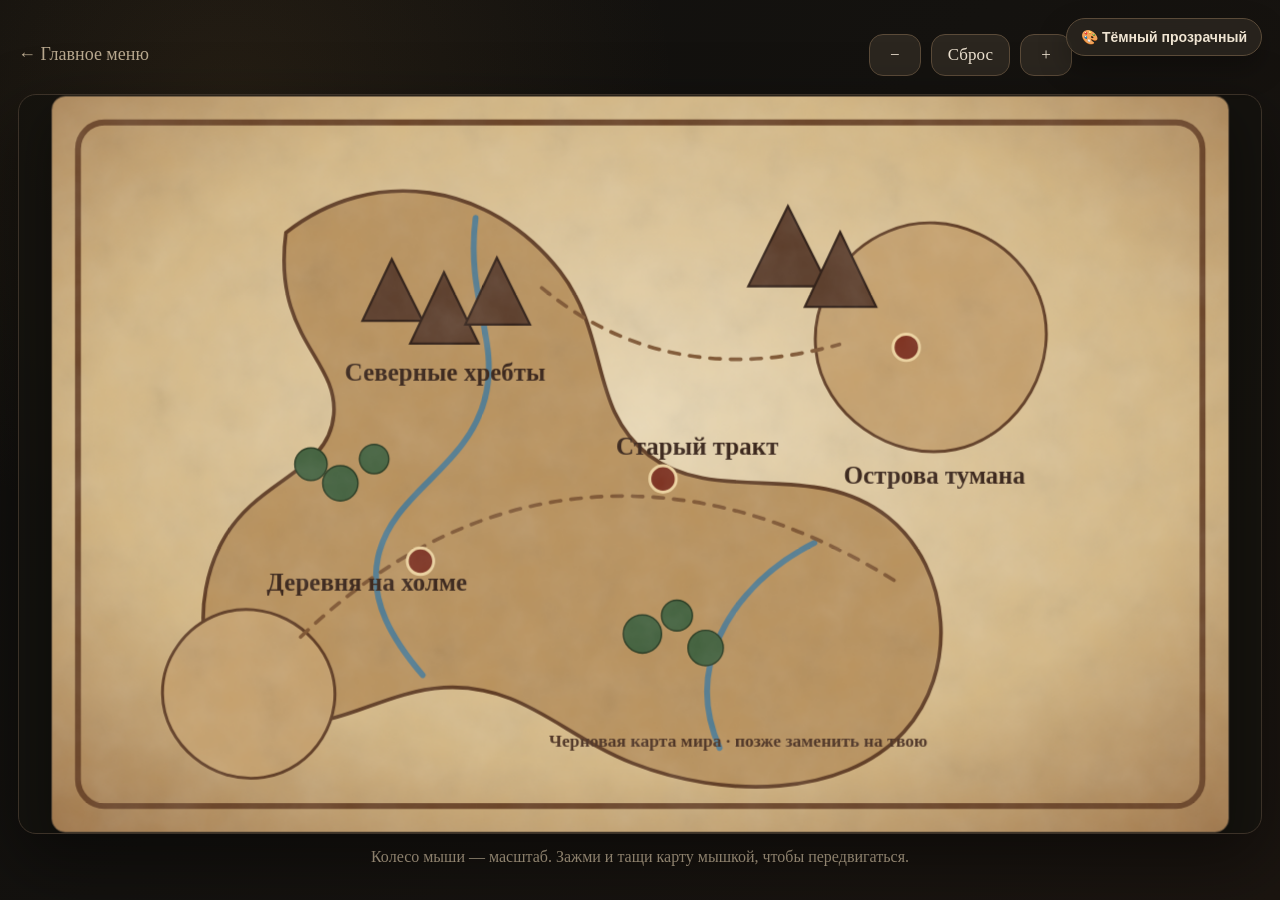
==== map.html @ b3465214 "Add files via upload" ====
<!DOCTYPE html>
<html lang="ru">
<head>
  <meta charset="UTF-8">
  <meta name="viewport" content="width=device-width, initial-scale=1.0">
  <title>Интерактивная карта</title>
  <script src="theme.js"></script>
  <link rel="stylesheet" href="style.css">
</head>
<body class="app-shell">
  <main class="map-page">
    <header class="map-top">
      <a class="top-link" href="index.html">← Главное меню</a>
      <div class="map-controls" aria-label="Управление картой">
        <button type="button" id="zoomOut">−</button>
        <button type="button" id="resetMap">Сброс</button>
        <button type="button" id="zoomIn">+</button>
      </div>
    </header>

    <section class="map-stage" id="mapStage" aria-label="Интерактивная карта мира">
      <img class="world-map" id="worldMap" src="images/world-map.svg" alt="Карта мира ранобэ" draggable="false">
    </section>

    <p class="map-hint">Колесо мыши — масштаб. Зажми и тащи карту мышкой, чтобы передвигаться.</p>
  </main>

  <script>
    const stage = document.getElementById('mapStage');
    const map = document.getElementById('worldMap');
    const zoomIn = document.getElementById('zoomIn');
    const zoomOut = document.getElementById('zoomOut');
    const resetMap = document.getElementById('resetMap');

    let scale = 1;
    let x = 0;
    let y = 0;
    let dragging = false;
    let startX = 0;
    let startY = 0;

    function applyTransform() {
      map.style.transform = `translate(-50%, -50%) translate(${x}px, ${y}px) scale(${scale})`;
    }

    function setScale(nextScale) {
      scale = Math.min(3, Math.max(0.7, nextScale));
      applyTransform();
    }

    function resetView() {
      scale = 1;
      x = 0;
      y = 0;
      applyTransform();
    }

    stage.addEventListener('wheel', (event) => {
      event.preventDefault();
      const direction = event.deltaY > 0 ? -0.12 : 0.12;
      setScale(scale + direction);
    }, { passive: false });

    stage.addEventListener('pointerdown', (event) => {
      dragging = true;
      stage.setPointerCapture(event.pointerId);
      startX = event.clientX - x;
      startY = event.clientY - y;
      stage.classList.add('dragging');
    });

    stage.addEventListener('pointermove', (event) => {
      if (!dragging) return;
      x = event.clientX - startX;
      y = event.clientY - startY;
      applyTransform();
    });

    stage.addEventListener('pointerup', () => {
      dragging = false;
      stage.classList.remove('dragging');
    });

    stage.addEventListener('pointercancel', () => {
      dragging = false;
      stage.classList.remove('dragging');
    });

    zoomIn.addEventListener('click', () => setScale(scale + 0.2));
    zoomOut.addEventListener('click', () => setScale(scale - 0.2));
    resetMap.addEventListener('click', resetView);

    applyTransform();
  </script>
</body>
</html>
---- style.css ----
:root {
  --bg: #14120f;
  --bg-soft: #1b1712;
  --panel: #211d18;
  --panel-light: #2b261f;
  --line: #5b4b39;
  --line-soft: #3c3228;
  --text: #efe4d2;
  --muted: #b9a98f;
  --dim: #9d8768;
  --gold: #d0a45f;
  --shadow: rgba(0, 0, 0, 0.46);
  --ui-font: "Segoe UI", Arial, sans-serif;
}

[data-theme="book"] {
  --bg: #211811;
  --bg-soft: #3a2a1d;
  --panel: #e1c89f;
  --panel-light: #ead7b5;
  --line: #8d6744;
  --line-soft: #b28a5c;
  --text: #2a1b12;
  --muted: #5f4630;
  --dim: #76583b;
  --gold: #8b4f22;
  --shadow: rgba(35, 19, 8, 0.38);
}

[data-theme="scarlet"] {
  --bg: #f6f0ea;
  --bg-soft: #fff8f2;
  --panel: #fff9f3;
  --panel-light: #fff3ea;
  --line: #b43b36;
  --line-soft: #d9a09a;
  --text: #271111;
  --muted: #6f4c49;
  --dim: #8a625f;
  --gold: #b31f2d;
  --shadow: rgba(74, 18, 20, 0.2);
}

* {
  box-sizing: border-box;
}

body {
  margin: 0;
  background:
    radial-gradient(circle at 18% 12%, rgba(155, 112, 55, 0.14), transparent 34%),
    linear-gradient(135deg, #100f0d 0%, var(--bg) 46%, #1b1510 100%);
  color: var(--text);
  font-family: Georgia, "Times New Roman", serif;
}

[data-theme="book"] body {
  background:
    radial-gradient(circle at 18% 12%, rgba(219, 169, 95, 0.28), transparent 34%),
    linear-gradient(135deg, #2a1d14 0%, #4a3320 46%, #1c130d 100%);
}

[data-theme="scarlet"] body {
  background:
    radial-gradient(circle at 18% 12%, rgba(179, 31, 45, 0.16), transparent 34%),
    linear-gradient(135deg, #fffaf5 0%, #f1dfda 48%, #541319 100%);
}

a {
  color: inherit;
}

.app-shell {
  min-height: 100vh;
}

.page,
.page-wide {
  width: min(1120px, calc(100% - 36px));
  margin: 0 auto;
  padding: 48px 0;
}

.page-wide {
  width: min(1450px, calc(100% - 36px));
}

.launcher,
.panel {
  background: linear-gradient(145deg, rgba(35, 30, 24, 0.97), rgba(27, 23, 18, 0.97));
  border: 1px solid var(--line-soft);
  border-radius: 22px;
  box-shadow: 0 26px 70px var(--shadow);
}

[data-theme="book"] .launcher,
[data-theme="book"] .panel {
  background:
    linear-gradient(145deg, rgba(234, 215, 181, 0.96), rgba(213, 184, 136, 0.96)),
    var(--panel);
  border-color: rgba(126, 86, 48, 0.72);
}

[data-theme="scarlet"] .launcher,
[data-theme="scarlet"] .panel {
  background:
    linear-gradient(145deg, rgba(255, 250, 246, 0.97), rgba(246, 225, 219, 0.96)),
    var(--panel);
  border-color: rgba(180, 59, 54, 0.38);
}

.launcher {
  position: relative;
  min-height: calc(100vh - 96px);
  padding: 42px;
  display: grid;
  grid-template-columns: minmax(320px, 560px) minmax(320px, 1fr);
  gap: 48px;
  align-items: center;
  overflow: hidden;
}

.cover-wrap {
  position: relative;
  display: grid;
  gap: 18px;
}

.cover-wrap::after {
  content: "";
  position: absolute;
  inset: 16px -14px -16px 14px;
  border: 1px solid rgba(208, 164, 95, 0.16);
  border-radius: 18px;
  z-index: -1;
}

.cover,
.art-card img,
.image-page img {
  display: block;
  width: 100%;
  border: 1px solid var(--line);
  border-radius: 16px;
  filter: brightness(1.08) contrast(1.05);
  box-shadow: 0 22px 48px rgba(0, 0, 0, 0.38);
}

[data-theme="book"] .cover,
[data-theme="book"] .art-card img,
[data-theme="book"] .image-page img {
  border-color: rgba(112, 73, 38, 0.82);
  box-shadow: 0 22px 48px rgba(48, 27, 12, 0.28);
}

[data-theme="scarlet"] .cover,
[data-theme="scarlet"] .art-card img,
[data-theme="scarlet"] .image-page img {
  border-color: rgba(180, 59, 54, 0.56);
  box-shadow: 0 22px 48px rgba(74, 18, 20, 0.22);
}

.cover {
  max-height: 820px;
  object-fit: cover;
}

[data-lightbox-image] {
  cursor: zoom-in;
}

[data-lightbox-image]:focus-visible {
  outline: 3px solid var(--gold);
  outline-offset: 5px;
}

.launcher-content {
  max-width: 680px;
}

.brand-lockup {
  display: flex;
  align-items: center;
  gap: 18px;
}

.brand-logo {
  width: 86px;
  height: 86px;
  flex: 0 0 auto;
  object-fit: cover;
  border: 1px solid rgba(208, 164, 95, 0.62);
  border-radius: 50%;
  background: #0b0a16;
  box-shadow: 0 12px 30px rgba(0, 0, 0, 0.32);
}

[data-theme="book"] .brand-logo {
  border-color: rgba(139, 79, 34, 0.68);
  box-shadow: 0 12px 30px rgba(35, 19, 8, 0.24);
}

[data-theme="scarlet"] .brand-logo {
  border-color: rgba(179, 31, 45, 0.58);
  box-shadow: 0 12px 30px rgba(74, 18, 20, 0.22);
}

.eyebrow {
  margin: 0 0 14px;
  color: var(--gold);
  font-family: var(--ui-font);
  font-size: 15px;
  font-weight: 700;
  line-height: 1.2;
  letter-spacing: 0;
  text-transform: uppercase;
  font-variant-numeric: lining-nums;
  font-feature-settings: "lnum" 1;
}

h1,
.page-title {
  margin: 0;
  font-size: 64px;
  line-height: 1.04;
  font-weight: 700;
}

.page-title {
  text-align: center;
}

.subtitle {
  max-width: 660px;
  margin: 18px 0 34px;
  color: var(--muted);
  font-size: 20px;
  line-height: 1.6;
  font-style: italic;
}

.centered {
  text-align: center;
  margin-left: auto;
  margin-right: auto;
}

.menu-actions,
.arc-list,
.chapter-buttons,
.codex-grid,
.gallery-grid {
  display: grid;
  gap: 16px;
}

.map-page {
  width: min(1500px, calc(100% - 36px));
  min-height: 100vh;
  margin: 0 auto;
  padding: 34px 0;
  display: flex;
  flex-direction: column;
}

.map-top {
  display: flex;
  justify-content: space-between;
  align-items: center;
  gap: 18px;
  margin-bottom: 18px;
  padding-right: 190px;
}

.map-top .top-link {
  margin-bottom: 0;
}

.map-controls {
  display: flex;
  align-items: center;
  gap: 10px;
}

.map-controls button {
  min-width: 52px;
  min-height: 42px;
  padding: 0 16px;
  font-size: 17px;
}

.map-stage {
  position: relative;
  flex: 1;
  min-height: 680px;
  overflow: hidden;
  cursor: grab;
  background:
    radial-gradient(circle at 50% 45%, rgba(208, 164, 95, 0.12), transparent 42%),
    rgba(20, 18, 15, 0.72);
  border: 1px solid var(--line-soft);
  border-radius: 18px;
  box-shadow: 0 26px 70px var(--shadow);
  touch-action: none;
}

.map-stage.dragging {
  cursor: grabbing;
}

.world-map {
  position: absolute;
  left: 50%;
  top: 50%;
  width: min(1200px, 92vw);
  max-width: none;
  border: 1px solid var(--line);
  border-radius: 14px;
  box-shadow: 0 22px 52px rgba(0, 0, 0, 0.38);
  transform-origin: center;
  user-select: none;
  will-change: transform;
}

.map-hint {
  margin: 14px 0 0;
  color: var(--muted);
  font-size: 16px;
  text-align: center;
}

[data-theme="book"] .map-stage {
  background:
    radial-gradient(circle at 50% 45%, rgba(255, 245, 219, 0.28), transparent 42%),
    rgba(213, 184, 136, 0.84);
  border-color: rgba(126, 86, 48, 0.72);
}

[data-theme="scarlet"] .map-stage {
  background:
    radial-gradient(circle at 50% 45%, rgba(255, 250, 246, 0.45), transparent 42%),
    rgba(246, 225, 219, 0.9);
  border-color: rgba(180, 59, 54, 0.38);
}

.action,
.arc-card,
.chapter-button,
.lore-card,
.art-card {
  background: rgba(43, 38, 31, 0.92);
  border: 1px solid var(--line);
  border-radius: 16px;
  text-decoration: none;
  transition: transform 0.2s ease, background 0.2s ease, border-color 0.2s ease;
}

[data-theme="book"] .action,
[data-theme="book"] .arc-card,
[data-theme="book"] .chapter-button,
[data-theme="book"] .lore-card,
[data-theme="book"] .art-card {
  background:
    linear-gradient(135deg, rgba(255, 245, 219, 0.56), rgba(224, 194, 145, 0.48)),
    rgba(234, 215, 181, 0.84);
  border-color: rgba(129, 89, 50, 0.72);
}

[data-theme="scarlet"] .action,
[data-theme="scarlet"] .arc-card,
[data-theme="scarlet"] .chapter-button,
[data-theme="scarlet"] .lore-card,
[data-theme="scarlet"] .art-card {
  background:
    linear-gradient(135deg, rgba(255, 255, 255, 0.78), rgba(252, 231, 226, 0.58)),
    rgba(255, 249, 243, 0.9);
  border-color: rgba(180, 59, 54, 0.34);
}

.action {
  min-height: 92px;
  padding: 22px 26px;
  display: flex;
  justify-content: space-between;
  gap: 16px;
  align-items: center;
}

.action span {
  font-size: 27px;
  line-height: 1.18;
}

.action small,
.quiet-note {
  color: var(--muted);
  line-height: 1.55;
}

.action small {
  min-width: 170px;
  font-family: var(--ui-font);
  font-size: 15px;
  text-align: right;
  font-variant-numeric: lining-nums;
  font-feature-settings: "lnum" 1;
}

.action.primary {
  border-color: rgba(208, 164, 95, 0.72);
  background: linear-gradient(145deg, rgba(73, 56, 34, 0.9), rgba(43, 38, 31, 0.95));
}

.action:hover {
  background: #3a3127;
  border-color: rgba(208, 164, 95, 0.6);
  transform: translateY(-2px);
}

[data-theme="book"] .action.primary {
  border-color: rgba(139, 79, 34, 0.78);
  background: linear-gradient(145deg, rgba(244, 224, 184, 0.94), rgba(211, 176, 118, 0.86));
}

[data-theme="scarlet"] .action.primary {
  border-color: rgba(179, 31, 45, 0.72);
  background: linear-gradient(145deg, rgba(255, 249, 243, 0.95), rgba(249, 218, 211, 0.9));
}

[data-theme="book"] .action:hover,
[data-theme="book"] .chapter-button:hover {
  background: rgba(246, 226, 189, 0.94);
  border-color: rgba(139, 79, 34, 0.72);
}

[data-theme="scarlet"] .action:hover,
[data-theme="scarlet"] .chapter-button:hover {
  background: rgba(255, 239, 235, 0.98);
  border-color: rgba(179, 31, 45, 0.62);
}

.theme-switcher {
  position: fixed;
  top: 18px;
  right: 18px;
  z-index: 20;
}

.theme-trigger {
  width: auto;
  min-width: 0;
  min-height: 0;
  padding: 11px 14px;
  background: rgba(43, 38, 31, 0.86);
  color: var(--text);
  border: 1px solid var(--line);
  border-radius: 999px;
  box-shadow: 0 12px 30px rgba(0, 0, 0, 0.28);
  font: 700 14px var(--ui-font);
  line-height: 1;
  cursor: pointer;
  backdrop-filter: blur(10px);
}

.theme-trigger:hover {
  background: #3a3127;
  border-color: rgba(208, 164, 95, 0.68);
}

.theme-menu {
  position: absolute;
  top: calc(100% + 8px);
  right: 0;
  min-width: 210px;
  padding: 8px;
  display: none;
  background: rgba(27, 23, 18, 0.96);
  border: 1px solid var(--line);
  border-radius: 14px;
  box-shadow: 0 18px 42px rgba(0, 0, 0, 0.34);
  backdrop-filter: blur(12px);
}

.theme-switcher.open .theme-menu {
  display: grid;
  gap: 6px;
}

.theme-option {
  width: 100%;
  min-width: 0;
  min-height: 0;
  padding: 11px 12px;
  background: transparent;
  color: var(--text);
  border: 1px solid transparent;
  border-radius: 10px;
  font: 700 14px var(--ui-font);
  line-height: 1.2;
  text-align: left;
  cursor: pointer;
}

.theme-option:hover,
.theme-option.active {
  background: rgba(208, 164, 95, 0.16);
  border-color: rgba(208, 164, 95, 0.42);
}

.launcher .theme-switcher {
  position: absolute;
  top: 18px;
  right: 18px;
}

[data-theme="book"] .theme-trigger {
  background: rgba(234, 215, 181, 0.9);
  color: #2a1b12;
  border-color: rgba(129, 89, 50, 0.74);
  box-shadow: 0 12px 30px rgba(35, 19, 8, 0.22);
}

[data-theme="scarlet"] .theme-trigger {
  background: rgba(255, 249, 243, 0.92);
  color: #271111;
  border-color: rgba(180, 59, 54, 0.46);
  box-shadow: 0 12px 30px rgba(74, 18, 20, 0.18);
}

[data-theme="book"] .theme-trigger:hover {
  background: rgba(246, 226, 189, 0.96);
  border-color: rgba(139, 79, 34, 0.78);
}

[data-theme="scarlet"] .theme-trigger:hover {
  background: rgba(255, 239, 235, 0.98);
  border-color: rgba(179, 31, 45, 0.62);
}

[data-theme="book"] .theme-menu {
  background: rgba(234, 215, 181, 0.96);
  border-color: rgba(129, 89, 50, 0.74);
  box-shadow: 0 18px 42px rgba(35, 19, 8, 0.22);
}

[data-theme="scarlet"] .theme-menu {
  background: rgba(255, 249, 243, 0.97);
  border-color: rgba(180, 59, 54, 0.46);
  box-shadow: 0 18px 42px rgba(74, 18, 20, 0.2);
}

[data-theme="book"] .theme-option {
  color: #2a1b12;
}

[data-theme="scarlet"] .theme-option {
  color: #271111;
}

[data-theme="book"] .theme-option:hover,
[data-theme="book"] .theme-option.active {
  background: rgba(139, 79, 34, 0.14);
  border-color: rgba(139, 79, 34, 0.36);
}

[data-theme="scarlet"] .theme-option:hover,
[data-theme="scarlet"] .theme-option.active {
  background: rgba(179, 31, 45, 0.1);
  border-color: rgba(179, 31, 45, 0.36);
}

.quiet-note {
  margin: 28px 0 0;
  color: var(--muted);
  font-size: 17px;
}

.top-link {
  display: inline-block;
  margin-bottom: 28px;
  color: var(--muted);
  text-decoration: none;
  font-size: 18px;
  line-height: 1.2;
}

.top-link:hover {
  color: var(--text);
}

[data-theme="book"] .top-link {
  color: #ead7b5;
}

[data-theme="scarlet"] .top-link {
  color: #5a2424;
  text-shadow: 0 1px 0 rgba(255, 255, 255, 0.45);
}

[data-theme="book"] .top-link:hover {
  color: #fff4d8;
}

[data-theme="scarlet"] .top-link:hover {
  color: #bd1f2d;
}

.panel {
  padding: 52px;
}

.arc-list {
  max-width: 860px;
  margin: 0 auto;
  gap: 22px;
}

.arc-card {
  padding: 30px;
}

.arc-header {
  display: grid;
  grid-template-columns: minmax(220px, 0.9fr) 1fr;
  gap: 22px;
  align-items: center;
  margin-bottom: 22px;
}

.arc-header h2 {
  margin: 8px 0 0;
  color: var(--text);
  font-size: 42px;
  line-height: 1.08;
}

.arc-header p {
  margin: 0;
  color: var(--muted);
  font-size: 19px;
  line-height: 1.55;
  font-style: italic;
}

.arc-number {
  display: block;
  color: var(--gold);
  font-family: var(--ui-font);
  font-size: 18px;
  font-weight: 700;
  line-height: 1.15;
  text-transform: uppercase;
  font-variant-numeric: lining-nums;
  font-feature-settings: "lnum" 1;
}

.chapter-buttons {
  gap: 12px;
}

.chapter-button {
  min-height: 76px;
  padding: 18px 22px;
  display: grid;
  grid-template-columns: 132px 1fr;
  gap: 18px;
  align-items: center;
  color: var(--text);
  text-decoration: none;
}

.chapter-button:hover {
  background: #3a3127;
  border-color: rgba(208, 164, 95, 0.6);
  transform: translateY(-2px);
}

.chapter-button span {
  color: var(--gold);
  font-family: var(--ui-font);
  font-size: 18px;
  font-weight: 700;
  line-height: 1.15;
  text-transform: uppercase;
  font-variant-numeric: lining-nums;
  font-feature-settings: "lnum" 1;
}

.chapter-button strong {
  font-size: 25px;
  line-height: 1.18;
}

.lore-card span {
  color: var(--gold);
  font-size: 18px;
  line-height: 1.15;
  text-transform: uppercase;
}

.locked {
  opacity: 0.68;
}

.locked strong,
.locked h2 {
  color: rgba(239, 228, 210, 0.76);
}

.locked span,
.locked .arc-number {
  color: rgba(208, 164, 95, 0.78);
}

.codex-grid,
.gallery-grid {
  grid-template-columns: repeat(2, minmax(0, 1fr));
}

.lore-card {
  padding: 26px;
}

.lore-card h2 {
  margin: 10px 0;
  font-size: 29px;
  line-height: 1.2;
}

.lore-card p {
  margin: 0;
  color: var(--muted);
  font-size: 18px;
  line-height: 1.7;
}

.art-card {
  margin: 0;
  padding: 16px;
}

.art-card img {
  aspect-ratio: 4 / 3;
  object-fit: cover;
}

.art-card.featured img {
  aspect-ratio: 3 / 4;
}

.art-card figcaption {
  padding: 14px 4px 2px;
  color: var(--muted);
  font-size: 20px;
  line-height: 1.3;
  text-align: center;
}

.viewer-open {
  overflow: hidden;
}

.image-viewer {
  position: fixed;
  inset: 0;
  z-index: 1000;
  display: grid;
  place-items: center;
  padding: 42px;
  background: rgba(5, 4, 3, 0.86);
  opacity: 0;
  backdrop-filter: blur(14px);
  transition: opacity 180ms ease;
}

.image-viewer.open {
  opacity: 1;
}

.image-viewer-img {
  display: block;
  max-width: min(96vw, 1200px);
  max-height: 92vh;
  width: auto;
  height: auto;
  object-fit: contain;
  border: 1px solid rgba(208, 164, 95, 0.55);
  border-radius: 18px;
  box-shadow: 0 30px 90px rgba(0, 0, 0, 0.72);
  cursor: default;
}

.image-viewer-close {
  position: fixed;
  top: 22px;
  right: 26px;
  z-index: 1;
  width: 56px;
  min-width: 56px;
  height: 56px;
  padding: 0;
  display: grid;
  place-items: center;
  border-radius: 50%;
  border: 1px solid rgba(208, 164, 95, 0.52);
  background: rgba(35, 30, 24, 0.86);
  color: var(--text);
  font-family: var(--ui-font);
  cursor: pointer;
  box-shadow: 0 16px 34px rgba(0, 0, 0, 0.36);
}

.image-viewer-close::before,
.image-viewer-close::after {
  content: "";
  position: absolute;
  width: 30px;
  height: 4px;
  border-radius: 999px;
  background: currentColor;
}

.image-viewer-close::before {
  transform: rotate(45deg);
}

.image-viewer-close::after {
  transform: rotate(-45deg);
}

.image-viewer-close:hover {
  transform: translateY(-1px);
}

[data-theme="book"] .image-viewer {
  background: rgba(35, 19, 8, 0.78);
}

[data-theme="book"] .image-viewer-img,
[data-theme="book"] .image-viewer-close {
  border-color: rgba(139, 79, 34, 0.68);
}

[data-theme="book"] .image-viewer-close {
  background: rgba(234, 215, 181, 0.92);
  color: #2a1b12;
}

[data-theme="scarlet"] .image-viewer {
  background: rgba(74, 18, 20, 0.72);
}

[data-theme="scarlet"] .image-viewer-img,
[data-theme="scarlet"] .image-viewer-close {
  border-color: rgba(179, 31, 45, 0.58);
}

[data-theme="scarlet"] .image-viewer-close {
  background: rgba(255, 249, 243, 0.94);
  color: #3b1818;
}

.reader-body {
  height: 100vh;
  overflow: hidden;
}

.reader {
  width: min(1600px, calc(100% - 40px));
  height: 100vh;
  margin: 0 auto;
  padding: 28px 0 24px;
  display: flex;
  flex-direction: column;
}

.reader-top {
  display: flex;
  justify-content: space-between;
  align-items: center;
  gap: 16px;
  padding-right: 190px;
}

.reader-top .top-link {
  margin-bottom: 0;
}

.hint {
  color: var(--muted);
  font-size: 16px;
  line-height: 1.3;
}

.reader-title {
  text-align: center;
  margin: 14px 0 20px;
}

.reader-title h1 {
  font-size: 42px;
}

.book-area {
  position: relative;
  flex: 1;
  min-height: 0;
  perspective: 1200px;
}

.book-area::before {
  content: "";
  position: absolute;
  inset: 18px 50% 18px auto;
  width: 1px;
  background: linear-gradient(transparent, rgba(208, 164, 95, 0.4), transparent);
  z-index: 2;
}

.spread {
  position: absolute;
  inset: 0;
  display: grid;
  grid-template-columns: 1fr 1fr;
  gap: 34px;
  opacity: 0;
  transform: translateX(38px);
  pointer-events: none;
  transition: opacity 0.35s ease, transform 0.35s ease;
}

.spread.active {
  opacity: 1;
  transform: translateX(0);
  pointer-events: auto;
}

.spread.leaving-left {
  opacity: 0;
  transform: translateX(-38px);
}

.spread.leaving-right {
  opacity: 0;
  transform: translateX(38px);
}

.sheet {
  min-height: 0;
  background:
    linear-gradient(90deg, rgba(255, 255, 255, 0.025), transparent 18%),
    var(--panel);
  border: 1px solid var(--line-soft);
  border-radius: 18px;
  box-shadow: 0 22px 52px rgba(0, 0, 0, 0.4);
}

[data-theme="book"] .sheet {
  background:
    radial-gradient(circle at 18% 8%, rgba(255, 249, 225, 0.65), transparent 34%),
    linear-gradient(90deg, rgba(122, 75, 34, 0.1), transparent 12%, transparent 88%, rgba(122, 75, 34, 0.08)),
    #ead7b5;
  border-color: rgba(126, 86, 48, 0.62);
  box-shadow: 0 22px 52px rgba(48, 27, 12, 0.3);
}

[data-theme="scarlet"] .sheet {
  background:
    radial-gradient(circle at 18% 8%, rgba(255, 255, 255, 0.74), transparent 34%),
    linear-gradient(90deg, rgba(179, 31, 45, 0.06), transparent 12%, transparent 88%, rgba(179, 31, 45, 0.05)),
    #fff8f2;
  border-color: rgba(180, 59, 54, 0.34);
  box-shadow: 0 22px 52px rgba(74, 18, 20, 0.18);
}

.text-page {
  padding: clamp(28px, 4vw, 54px);
  overflow-y: auto;
  scrollbar-width: thin;
  scrollbar-color: rgba(208, 164, 95, 0.5) rgba(20, 18, 15, 0.45);
}

[data-theme="book"] .text-page {
  scrollbar-color: rgba(139, 79, 34, 0.62) rgba(126, 86, 48, 0.18);
}

[data-theme="scarlet"] .text-page {
  scrollbar-color: rgba(179, 31, 45, 0.62) rgba(180, 59, 54, 0.12);
}

[data-theme="book"] .text-page::-webkit-scrollbar-track {
  background: rgba(126, 86, 48, 0.18);
}

[data-theme="scarlet"] .text-page::-webkit-scrollbar-track {
  background: rgba(180, 59, 54, 0.12);
}

[data-theme="book"] .text-page::-webkit-scrollbar-thumb {
  background: rgba(139, 79, 34, 0.62);
  border-color: rgba(234, 215, 181, 0.88);
}

[data-theme="scarlet"] .text-page::-webkit-scrollbar-thumb {
  background: rgba(179, 31, 45, 0.62);
  border-color: rgba(255, 249, 243, 0.88);
}

.text-page::-webkit-scrollbar {
  width: 10px;
}

.text-page::-webkit-scrollbar-track {
  background: rgba(20, 18, 15, 0.45);
  border-radius: 999px;
}

.text-page::-webkit-scrollbar-thumb {
  background: rgba(208, 164, 95, 0.5);
  border-radius: 999px;
  border: 2px solid rgba(20, 18, 15, 0.75);
}

.text-page p {
  margin: 0 0 24px;
  font-size: 22px;
  line-height: 1.9;
}

.divider {
  margin: 36px 0;
  color: var(--gold);
  text-align: center;
  letter-spacing: 0;
}

.note {
  color: var(--muted);
  font-style: italic;
}

.image-page {
  padding: 28px;
  display: flex;
  align-items: center;
  justify-content: center;
  overflow: hidden;
}

.image-page img {
  width: auto;
  max-width: 100%;
  max-height: 100%;
  object-fit: contain;
}

.reader-controls {
  margin-top: 18px;
  display: flex;
  justify-content: center;
  align-items: center;
  gap: 18px;
}

button {
  min-width: 128px;
  min-height: 48px;
  background: var(--panel-light);
  color: var(--text);
  border: 1px solid var(--line);
  border-radius: 14px;
  font: 18px Georgia, "Times New Roman", serif;
  cursor: pointer;
}

[data-theme="book"] button {
  background: rgba(234, 215, 181, 0.88);
  border-color: rgba(129, 89, 50, 0.72);
}

[data-theme="scarlet"] button {
  background: rgba(255, 249, 243, 0.92);
  border-color: rgba(180, 59, 54, 0.42);
}

button:hover {
  background: #3a3127;
}

[data-theme="book"] button:hover {
  background: rgba(246, 226, 189, 0.94);
}

[data-theme="scarlet"] button:hover {
  background: rgba(255, 239, 235, 0.98);
}

[data-theme="book"] .locked {
  opacity: 0.82;
}

[data-theme="scarlet"] .locked {
  opacity: 0.78;
}

[data-theme="book"] .locked strong,
[data-theme="book"] .locked h2 {
  color: rgba(42, 27, 18, 0.62);
}

[data-theme="scarlet"] .locked strong,
[data-theme="scarlet"] .locked h2 {
  color: rgba(39, 17, 17, 0.62);
}

[data-theme="book"] .locked span,
[data-theme="book"] .locked .arc-number {
  color: rgba(139, 79, 34, 0.62);
}

[data-theme="scarlet"] .locked span,
[data-theme="scarlet"] .locked .arc-number {
  color: rgba(179, 31, 45, 0.62);
}

.counter {
  min-width: 86px;
  color: var(--muted);
  font-family: var(--ui-font);
  font-size: 17px;
  font-weight: 600;
  line-height: 1;
  text-align: center;
  font-variant-numeric: lining-nums;
  font-feature-settings: "lnum" 1;
}

[data-theme="book"] .reader-top .top-link,
[data-theme="book"] .hint,
[data-theme="book"] .reader-title h1,
[data-theme="book"] .counter {
  color: #ead7b5;
}

[data-theme="scarlet"] .reader-top .top-link,
[data-theme="scarlet"] .hint,
[data-theme="scarlet"] .reader-title h1,
[data-theme="scarlet"] .counter {
  color: #3b1818;
  text-shadow: 0 1px 0 rgba(255, 255, 255, 0.45);
}

[data-theme="book"] .reader-title .eyebrow {
  color: #d7a15f;
}

[data-theme="scarlet"] .reader-title .eyebrow {
  color: #bd1f2d;
}

@media (max-width: 900px) {
  .launcher {
    min-height: 0;
    grid-template-columns: 1fr;
    padding: 24px;
  }

  .cover {
    max-height: 62vh;
  }

  h1,
  .page-title {
    font-size: 40px;
    text-align: center;
  }

  .subtitle {
    text-align: center;
    font-size: 18px;
  }

  .brand-lockup {
    justify-content: center;
    text-align: left;
  }

  .brand-logo {
    width: 70px;
    height: 70px;
  }

  .action {
    display: block;
  }

  .action span {
    display: block;
    margin-bottom: 6px;
    font-size: 23px;
  }

  .action small {
    display: block;
    min-width: 0;
    text-align: left;
    font-size: 15px;
  }

  .panel {
    padding: 30px 20px;
  }

  .codex-grid,
  .gallery-grid {
    grid-template-columns: 1fr;
  }

  .arc-header,
  .chapter-button {
    grid-template-columns: 1fr;
    gap: 10px;
  }

  .arc-card {
    padding: 22px;
  }

  .arc-header h2 {
    font-size: 34px;
  }

  .arc-header p {
    font-size: 17px;
  }

  .chapter-button {
    min-height: 0;
    padding: 16px 18px;
  }

  .chapter-button strong {
    font-size: 22px;
  }

  .chapter-button span,
  .arc-number {
    font-size: 16px;
  }

  .reader-body {
    height: auto;
    overflow: auto;
  }

  .reader {
    width: min(100% - 28px, 760px);
    height: auto;
    padding: 26px 0;
  }

  .map-page {
    width: min(100% - 28px, 760px);
    padding: 26px 0;
  }

  .map-top {
    display: grid;
    padding-right: 0;
  }

  .map-stage {
    min-height: 540px;
  }

  .world-map {
    width: 960px;
  }

  .reader-top {
    padding-right: 0;
  }

  .hint {
    display: none;
  }

  .reader-title h1 {
    font-size: 32px;
  }

  .book-area {
    position: static;
  }

  .book-area::before {
    display: none;
  }

  .spread {
    position: static;
    grid-template-columns: 1fr;
    gap: 28px;
    opacity: 1;
    transform: none;
    pointer-events: auto;
    margin-bottom: 24px;
  }

  .spread:not(.active) {
    display: none;
  }

  .sheet {
    min-height: auto;
  }

  .text-page {
    background: transparent;
    border: none;
    border-radius: 0;
    box-shadow: none;
    padding: 0 10px;
    overflow: visible;
  }

  .text-page p {
    font-size: 18px;
    line-height: 1.85;
  }

  .image-page {
    padding: 0;
    background: transparent;
    border: none;
    box-shadow: none;
  }

  .reader-controls {
    position: static;
    padding: 10px;
    border: 1px solid rgba(91, 75, 57, 0.6);
    border-radius: 16px;
    background: rgba(20, 18, 15, 0.9);
  }

  button {
    min-width: 104px;
    font-size: 16px;
  }

  .theme-switcher {
    top: 12px;
    right: 12px;
  }

  .theme-trigger {
    padding: 10px 12px;
    font-size: 13px;
  }

  .theme-menu {
    min-width: 190px;
  }
}

@media (max-width: 520px) {
  .page,
  .page-wide {
    width: min(100% - 24px, 460px);
    padding: 22px 0;
  }

  .launcher {
    border-radius: 18px;
  }

  .cover-wrap::after {
    display: none;
  }

  h1,
  .page-title {
    font-size: 34px;
  }

  .brand-lockup {
    display: block;
    text-align: center;
  }

  .brand-logo {
    margin: 0 auto 14px;
  }

  .lore-card h2 {
    font-size: 25px;
  }

  .lore-card span {
    font-size: 16px;
  }

  .reader-controls {
    gap: 10px;
  }

  button {
    min-width: 88px;
    padding: 0 12px;
  }
}
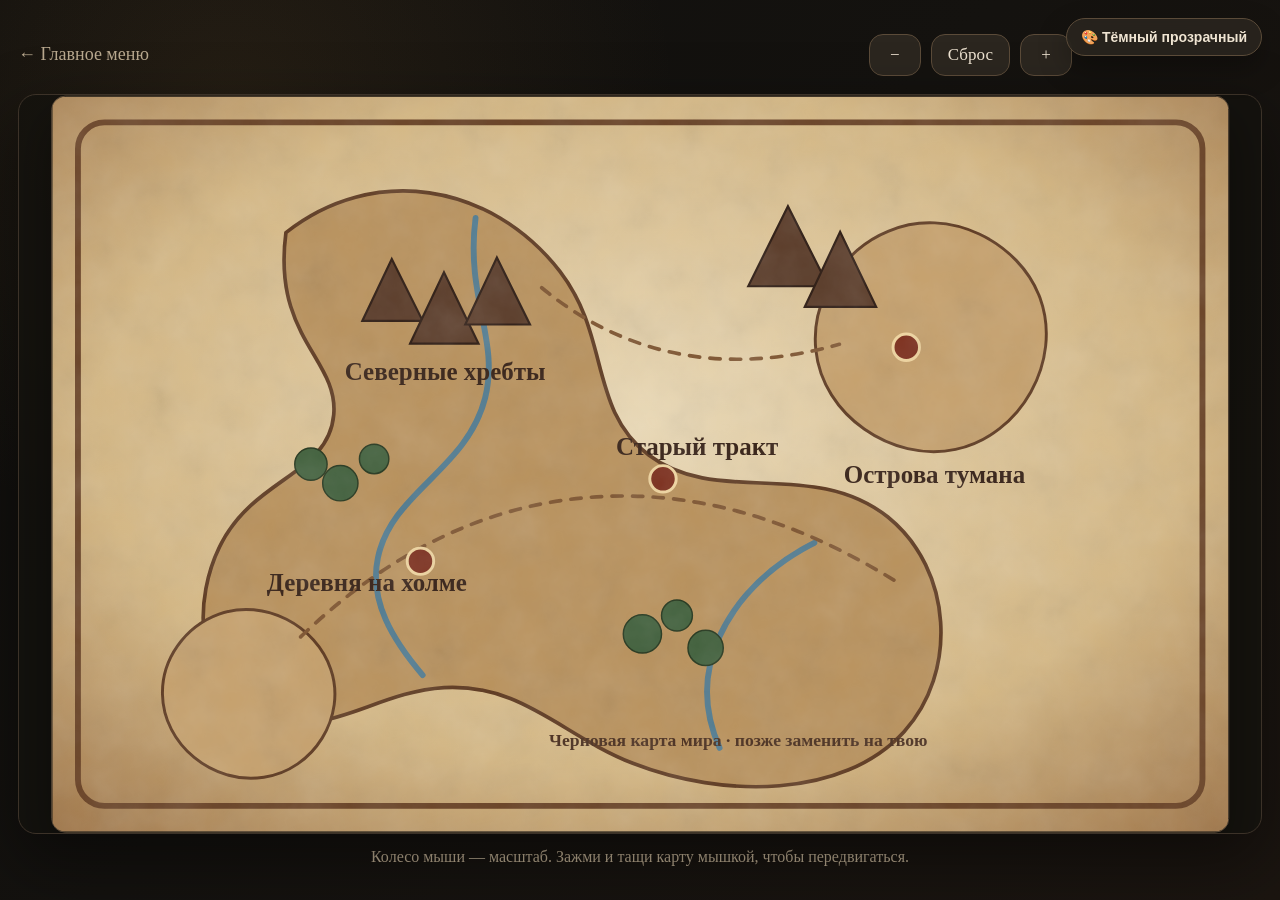
==== commit 9fba0aac: "Add files via upload" ====
--- a/map.html
+++ b/map.html
@@ -32,6 +32,8 @@
     const zoomOut = document.getElementById('zoomOut');
     const resetMap = document.getElementById('resetMap');
 
+    const compactQuery = window.matchMedia('(max-width: 900px)');
+
     let scale = 1;
     let x = 0;
     let y = 0;
@@ -54,6 +56,11 @@
       y = 0;
       applyTransform();
     }
+
+    compactQuery.addEventListener('change', resetView);
+    window.addEventListener('orientationchange', () => {
+      window.setTimeout(resetView, 250);
+    });
 
     stage.addEventListener('wheel', (event) => {
       event.preventDefault();
--- a/style.css
+++ b/style.css
@@ -767,6 +767,7 @@
   display: grid;
   place-items: center;
   padding: 42px;
+  overflow: hidden;
   background: rgba(5, 4, 3, 0.86);
   opacity: 0;
   backdrop-filter: blur(14px);
@@ -1270,11 +1271,13 @@
   }
 
   .map-stage {
-    min-height: 540px;
+    min-height: min(66vh, 540px);
   }
 
   .world-map {
-    width: 960px;
+    width: min(100%, 1200px);
+    max-height: calc(100% - 24px);
+    object-fit: contain;
   }
 
   .reader-top {
@@ -1307,10 +1310,6 @@
     margin-bottom: 24px;
   }
 
-  .spread:not(.active) {
-    display: none;
-  }
-
   .sheet {
     min-height: auto;
   }
@@ -1344,6 +1343,26 @@
     background: rgba(20, 18, 15, 0.9);
   }
 
+  .image-viewer {
+    padding: max(18px, env(safe-area-inset-top)) 14px max(18px, env(safe-area-inset-bottom));
+    align-items: center;
+    justify-items: center;
+  }
+
+  .image-viewer-img {
+    max-width: calc(100vw - 28px);
+    max-height: calc(100dvh - 116px);
+    border-radius: 14px;
+  }
+
+  .image-viewer-close {
+    top: max(14px, env(safe-area-inset-top));
+    right: 14px;
+    width: 52px;
+    min-width: 52px;
+    height: 52px;
+  }
+
   button {
     min-width: 104px;
     font-size: 16px;
